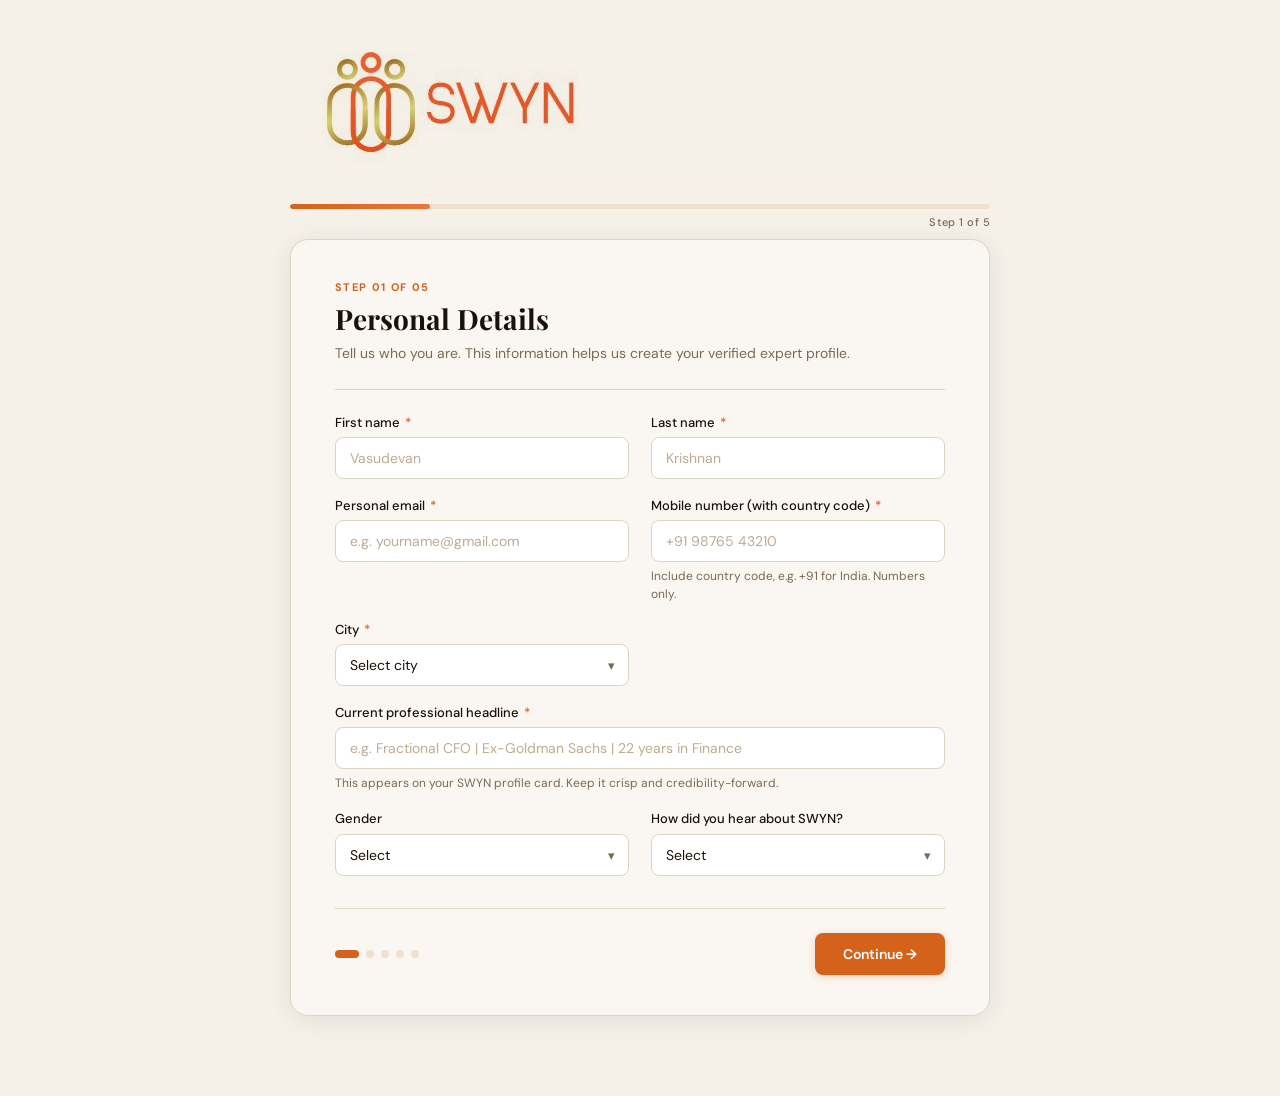
==== index.html @ fb5d745e "updates" ====
<!DOCTYPE html>
<html lang="en">
<head>
<meta charset="UTF-8"/>
<meta name="viewport" content="width=device-width, initial-scale=1.0"/>
<title>SWYN Expert Mentor Registration</title>
<link href="https://fonts.googleapis.com/css2?family=Playfair+Display:wght@400;600;700&family=DM+Sans:wght@300;400;500;600&display=swap" rel="stylesheet"/>
<style>
*,*::before,*::after{box-sizing:border-box;margin:0;padding:0}
:root{
  --bg:#f5f0e8;--card:#faf7f2;--orange:#d4621a;--orange-light:#e8793a;
  --orange-muted:#f0e0d0;--text:#1a1208;--muted:#7a6a54;--border:#ddd5c4;
  --input-bg:#ffffff;--radius:8px;--error:#c0392b;--success:#2e7d32;
  --shadow:0 4px 24px rgba(0,0,0,.08);
}
html{scroll-behavior:smooth}
body{background:var(--bg);font-family:'DM Sans',sans-serif;color:var(--text);min-height:100vh;padding:36px 16px 80px}
.wrapper{max-width:700px;margin:0 auto}

/* Logo */
.logo{display:flex;align-items:center;gap:10px;margin-bottom:28px}
.logo-name{font-family:'Playfair Display',serif;font-size:22px;font-weight:700;color:var(--text);letter-spacing:.04em}

/* Progress */
.progress-wrap{margin-bottom:10px}
.progress-bar{height:5px;background:var(--orange-muted);border-radius:3px;overflow:hidden}
.progress-fill{height:100%;background:linear-gradient(90deg,var(--orange),var(--orange-light));border-radius:3px;transition:width .5s cubic-bezier(.4,0,.2,1)}
.progress-label{font-size:11px;color:var(--muted);text-align:right;margin-top:6px;font-weight:500;letter-spacing:.04em}

/* Card */
.card{background:var(--card);border:1px solid var(--border);border-radius:18px;padding:40px 44px;box-shadow:var(--shadow);transition:box-shadow .3s}
.step-label{font-size:11px;font-weight:700;letter-spacing:.12em;text-transform:uppercase;color:var(--orange);margin-bottom:8px}
.card-title{font-family:'Playfair Display',serif;font-size:28px;font-weight:700;color:var(--text);margin-bottom:6px;line-height:1.2}
.card-subtitle{font-size:14px;color:var(--muted);margin-bottom:24px;line-height:1.65}
hr.divider{border:none;border-top:1px solid var(--border);margin-bottom:24px}

/* Section heads */
.section-head{font-size:10px;font-weight:700;letter-spacing:.14em;text-transform:uppercase;color:var(--muted);text-align:center;margin:28px 0 18px;display:flex;align-items:center;gap:12px}
.section-head::before,.section-head::after{content:'';flex:1;height:1px;background:var(--border)}

/* Form grid */
.form-grid{display:grid;grid-template-columns:1fr 1fr;gap:18px 22px}
.form-grid .full{grid-column:1/-1}

/* Fields */
.field{display:flex;flex-direction:column;gap:5px}
label{font-size:13px;font-weight:500;color:var(--text);line-height:1.4}
label .req{color:var(--orange);margin-left:2px}

/* Inputs */
input[type=text],input[type=email],input[type=tel],input[type=url],select,textarea{
  background:var(--input-bg);border:1.5px solid var(--border);border-radius:var(--radius);
  padding:11px 14px;font-family:'DM Sans',sans-serif;font-size:14px;color:var(--text);
  width:100%;transition:border-color .18s, box-shadow .18s;outline:none;
  -webkit-appearance:none;appearance:none;
}
input::placeholder,textarea::placeholder{color:#c0aa90}
input:focus,select:focus,textarea:focus{
  border-color:var(--orange);
  box-shadow:0 0 0 3px rgba(212,98,26,.12);
}
input.valid{border-color:#7cb87f}
textarea{resize:vertical;min-height:110px;line-height:1.6}

/* Select */
.select-wrap{position:relative}
.select-wrap::after{content:'▾';position:absolute;right:14px;top:50%;transform:translateY(-50%);color:var(--muted);font-size:13px;pointer-events:none}
.select-wrap select{padding-right:36px;cursor:pointer}

/* Hint & error */
.hint{font-size:12px;color:var(--muted);line-height:1.5}
.err-msg{color:var(--error);font-size:12px;display:flex;align-items:center;gap:4px;animation:errIn .18s ease}
.err-msg::before{content:'⚠';font-size:11px}
@keyframes errIn{from{opacity:0;transform:translateY(-4px)}to{opacity:1;transform:none}}

/* Other boxes */
.other-box{display:none;flex-direction:column;gap:6px}
.other-box.visible{display:flex!important}
.other-box input,.other-box input:focus{border-color:var(--orange);background:#fff8f4}
#expertiseOtherBox{flex-direction:column;gap:8px;margin-top:8px}
#expertiseOtherBox input{border-color:var(--orange);background:#fff8f4}

/* Pills */
.pill-grid{display:flex;flex-wrap:wrap;gap:8px}
.pill{
  display:inline-flex;align-items:center;gap:6px;padding:8px 15px;
  border:1.5px solid var(--border);border-radius:30px;background:var(--input-bg);
  font-size:13px;cursor:pointer;transition:all .15s;user-select:none;
}
.pill:hover{border-color:var(--orange);background:#fdf6f1;transform:translateY(-1px)}
.pill:active{transform:translateY(0)}
.pill input[type=radio],.pill input[type=checkbox]{accent-color:var(--orange);width:13px;height:13px;flex-shrink:0}
.pill.selected{border-color:var(--orange);background:var(--orange-muted);color:var(--orange);font-weight:600}

/* Upload */
.upload-box{border:2px dashed var(--border);border-radius:12px;padding:26px 20px;text-align:center;cursor:pointer;transition:all .2s;background:var(--input-bg)}
.upload-box:hover{border-color:var(--orange);background:#fdf6f1}
.upload-box .upload-icon{font-size:30px;margin-bottom:8px}
.upload-box p{font-size:14px;font-weight:500;color:var(--text);margin-bottom:4px}
.upload-box span{font-size:12px;color:var(--muted)}
.upload-box input[type=file]{display:none}
.upload-done{border-color:var(--orange);background:#fff8f4}

/* Rating */
.rating-group{display:flex;gap:6px}
.rating-btn{flex:1;padding:10px 4px;border:1.5px solid var(--border);border-radius:var(--radius);background:var(--input-bg);font-family:'DM Sans',sans-serif;font-size:14px;font-weight:600;color:var(--muted);cursor:pointer;text-align:center;transition:all .15s}
.rating-btn:hover{border-color:var(--orange);color:var(--orange);transform:translateY(-1px)}
.rating-btn.active{background:var(--orange);border-color:var(--orange);color:#fff;transform:translateY(-1px)}
.rating-label{display:flex;justify-content:space-between;font-size:11px;color:var(--muted);margin-top:4px}

/* Actions */
.actions{display:flex;justify-content:space-between;align-items:center;margin-top:32px;padding-top:24px;border-top:1px solid var(--border)}
.btn-back{background:transparent;border:1.5px solid var(--border);color:var(--muted);border-radius:var(--radius);padding:11px 22px;font-family:'DM Sans',sans-serif;font-size:14px;font-weight:500;cursor:pointer;transition:all .18s}
.btn-back:hover{border-color:var(--orange);color:var(--orange)}
.btn-next{background:var(--orange);color:#fff;border:none;border-radius:var(--radius);padding:12px 28px;font-family:'DM Sans',sans-serif;font-size:14px;font-weight:600;cursor:pointer;display:flex;align-items:center;gap:8px;transition:all .18s;box-shadow:0 2px 8px rgba(212,98,26,.25)}
.btn-next:hover{background:var(--orange-light);box-shadow:0 4px 14px rgba(212,98,26,.35);transform:translateY(-1px)}
.btn-next:active{transform:translateY(0);box-shadow:0 2px 6px rgba(212,98,26,.2)}
.btn-next:disabled{opacity:.55;cursor:not-allowed;transform:none;box-shadow:none}
.btn-next.loading{opacity:.75;cursor:not-allowed;pointer-events:none}

/* Step dots */
.step-dots{display:flex;gap:7px;align-items:center}
.dot{width:8px;height:8px;border-radius:50%;background:var(--orange-muted);transition:all .35s cubic-bezier(.4,0,.2,1)}
.dot.done{background:rgba(212,98,26,.4)}
.dot.active{background:var(--orange);width:24px;border-radius:4px}

/* Step transitions */
.step{display:none;animation:stepIn .3s ease}
.step.active{display:block}
@keyframes stepIn{from{opacity:0;transform:translateY(8px)}to{opacity:1;transform:none}}

/* Success */
.success{text-align:center;padding:56px 20px;animation:stepIn .4s ease}
.success-icon{width:76px;height:76px;background:linear-gradient(135deg,var(--orange-muted),#ffe0c8);border-radius:50%;margin:0 auto 22px;display:flex;align-items:center;justify-content:center;font-size:34px;box-shadow:0 4px 20px rgba(212,98,26,.2)}
.success h2{font-family:'Playfair Display',serif;font-size:26px;margin-bottom:10px;color:var(--text)}
.success p{color:var(--muted);font-size:15px;line-height:1.65}

/* Terms */
.terms-box{background:var(--input-bg);border:1.5px solid var(--border);border-radius:12px;padding:16px 20px;display:flex;align-items:flex-start;gap:12px;cursor:pointer;transition:border-color .18s}
.terms-box:hover{border-color:var(--orange)}
.terms-box input[type=checkbox]{accent-color:var(--orange);width:16px;height:16px;flex-shrink:0;margin-top:3px;cursor:pointer}
.terms-box p{font-size:13px;color:var(--muted);line-height:1.6}

/* Add button micro-style */
.add-btn{padding:10px 18px;background:var(--orange);color:#fff;border:none;border-radius:var(--radius);cursor:pointer;font-family:'DM Sans',sans-serif;font-size:13px;font-weight:600;white-space:nowrap;transition:all .15s;box-shadow:0 1px 4px rgba(212,98,26,.2)}
.add-btn:hover{background:var(--orange-light);transform:translateY(-1px)}
.add-btn:active{transform:translateY(0)}

/* Char counter */
.char-count{font-size:11px;color:var(--muted);text-align:right;transition:color .2s}
.char-count.warn{color:#e67e22}
.char-count.over{color:var(--error)}

@media(max-width:580px){
  body{padding:20px 12px 60px}
  .card{padding:24px 18px;border-radius:14px}
  .form-grid{grid-template-columns:1fr}
  .form-grid .full{grid-column:1}
  .rating-btn{padding:8px 2px;font-size:12px}
  .card-title{font-size:24px}
  .btn-next,.btn-back{padding:11px 18px;font-size:13px}
}
</style>
<script>
// Defined early so inline onchange/onkeydown attributes can call these before body scripts load
function allowPhoneKeys(e) {
  // Allow: backspace, delete, tab, escape, enter, arrows, home, end
  if ([8,9,13,27,46,35,36,37,38,39,40].indexOf(e.keyCode) !== -1) return true;
  // Allow: + only at start (position 0)
  if (e.key === '+') {
    var inp = e.target;
    if (inp.selectionStart === 0 && inp.value.indexOf('+') === -1) return true;
    e.preventDefault(); return false;
  }
  // Allow: spaces and hyphens for formatting
  if (e.key === ' ' || e.key === '-') return true;
  // Allow: numbers 0-9
  if ((e.keyCode >= 48 && e.keyCode <= 57) || (e.keyCode >= 96 && e.keyCode <= 105)) return true;
  // Block everything else
  e.preventDefault(); return false;
}

function validatePhone(inp) {
  // Remove everything except +, digits, spaces, hyphens
  var val = inp.value.replace(/[^\d\+\s\-]/g, '');
  inp.value = val;
  // Count digits only
  var digits = val.replace(/\D/g,'');
  var wrap = inp.closest('.field');
  var err = wrap && wrap.querySelector('.phone-err');
  if (digits.length > 0 && (digits.length < 7 || digits.length > 15)) {
    inp.style.borderColor = '#e03030';
    if (!err) {
      var e = document.createElement('span');
      e.className = 'err-msg phone-err';
      e.textContent = 'Enter a valid phone number (7–15 digits with country code).';
      wrap.appendChild(e);
    }
  } else {
    inp.style.borderColor = digits.length >= 7 ? 'var(--orange)' : '';
    if (err) err.remove();
  }
}
function showOther(select, boxId, triggerVal) {
  var box = document.getElementById(boxId);
  if (!box) return;
  if (select.value === triggerVal) {
    box.style.display = 'flex';
    box.style.flexDirection = 'column';
  } else {
    box.style.display = 'none';
    var inp = box.querySelector('input');
    if (inp) inp.value = '';
  }
}
function fileSelected(input, labelId) {
  var label = document.getElementById(labelId);
  var box = input.closest('.upload-box');
  var field = box ? box.closest('.field') : null;
  if (input.files && input.files.length > 0) {
    var name = input.files.length > 1 ? input.files.length + ' files selected' : input.files[0].name;
    label.textContent = '✓ ' + name;
    if (box) { box.classList.add('upload-done'); box.style.borderStyle = 'solid'; box.style.borderColor = ''; box.style.background = ''; }
    if (field) { var e = field.querySelector('.err-msg'); if(e) e.remove(); }
  }
}
var selectedExpertise = [];
function addExpertise(select) {
  var val = select.value;
  if (!val) return;
  if (val === 'Other') {
    document.getElementById('expertiseSelectWrap').style.display = 'none';
    document.getElementById('expertiseOtherBox').style.display = 'block';
    document.getElementById('expertiseOther').focus();
    select.value = '';
    return;
  }
  if (selectedExpertise.indexOf(val) === -1) {
    selectedExpertise.push(val);
    renderTags();
    updateExpertiseHidden();
  }
  select.value = '';
}
function addExpertiseOther() {
  var val = document.getElementById('expertiseOther').value.trim();
  if (!val) return;
  if (selectedExpertise.indexOf(val) === -1) {
    selectedExpertise.push(val);
    renderTags();
    updateExpertiseHidden();
  }
  document.getElementById('expertiseOther').value = '';
  document.getElementById('expertiseOtherBox').style.display = 'none';
  document.getElementById('expertiseSelectWrap').style.display = 'block';
}
function removeExpertise(val) {
  selectedExpertise = selectedExpertise.filter(function(v){return v!==val;}); renderTags(); updateExpertiseHidden();
}
function renderTags() {
  var c = document.getElementById('expertiseTags'); c.innerHTML = '';
  selectedExpertise.forEach(function(val) {
    var tag = document.createElement('span');
    tag.style.cssText = 'display:inline-flex;align-items:center;gap:6px;background:var(--orange-muted);border:1.5px solid var(--orange);color:var(--orange);border-radius:20px;padding:4px 12px;font-size:13px;font-weight:500;';
    tag.innerHTML = val + ' <button type="button" onclick="removeExpertise(\'' + val.replace(/\\/g,'\\\\').replace(/'/g,"\\'") + '\')" style="background:none;border:none;cursor:pointer;color:var(--orange);font-size:15px;line-height:1;padding:0;">&#10005;</button>';
    c.appendChild(tag);
  });
  var wrap = c.closest('.field'); var e = wrap && wrap.querySelector('.err-msg'); if (e) e.remove();
}
function updateExpertiseHidden() { document.getElementById('areasOfExpertiseHidden').value = selectedExpertise.join(', '); }
var notableCompanies = [];
function addNotableCompany() {
  var inp = document.getElementById('notableCompanyInput');
  var val = inp.value.trim(); if (!val) return;
  if (notableCompanies.indexOf(val) === -1) { notableCompanies.push(val); renderCompanyTags(); updateCompaniesHidden(); }
  inp.value = '';
}
function removeNotableCompany(val) {
  notableCompanies = notableCompanies.filter(function(v){return v!==val;}); renderCompanyTags(); updateCompaniesHidden();
}
function renderCompanyTags() {
  var c = document.getElementById('notableCompanyTags'); c.innerHTML = '';
  notableCompanies.forEach(function(val) {
    var tag = document.createElement('span');
    tag.style.cssText = 'display:inline-flex;align-items:center;gap:6px;background:var(--orange-muted);border:1.5px solid var(--orange);color:var(--orange);border-radius:20px;padding:4px 12px;font-size:13px;font-weight:500;';
    tag.innerHTML = val + ' <button type="button" onclick="removeNotableCompany(\'' + val.replace(/\\/g,'\\\\').replace(/'/g,"\\'") + '\')" style="background:none;border:none;cursor:pointer;color:var(--orange);font-size:15px;line-height:1;padding:0;">&#10005;</button>';
    c.appendChild(tag);
  });
}
function updateCompaniesHidden() { document.getElementById('notableCompaniesHidden').value = notableCompanies.join(', '); }
var pastClients = [];
function addPastClient() {
  var inp = document.getElementById('pastClientInput');
  var val = inp.value.trim(); if (!val) return;
  if (pastClients.indexOf(val) === -1) { pastClients.push(val); renderPastClientTags(); updatePastClientsHidden(); }
  inp.value = '';
}
function removePastClient(val) {
  pastClients = pastClients.filter(function(v){return v!==val;}); renderPastClientTags(); updatePastClientsHidden();
}
function renderPastClientTags() {
  var c = document.getElementById('pastClientTags'); c.innerHTML = '';
  pastClients.forEach(function(val) {
    var tag = document.createElement('span');
    tag.style.cssText = 'display:inline-flex;align-items:center;gap:6px;background:var(--orange-muted);border:1.5px solid var(--orange);color:var(--orange);border-radius:20px;padding:4px 12px;font-size:13px;font-weight:500;';
    tag.innerHTML = val + ' <button type="button" onclick="removePastClient(\'' + val.replace(/\\/g,'\\\\').replace(/'/g,"\\'") + '\')" style="background:none;border:none;cursor:pointer;color:var(--orange);font-size:15px;line-height:1;padding:0;">&#10005;</button>';
    c.appendChild(tag);
  });
}
function updatePastClientsHidden() { document.getElementById('pastClientsHidden').value = pastClients.join(', '); }
function selectRating(fieldId, groupId, val) {
  document.getElementById(fieldId).value = val;
  var btns = document.getElementById(groupId).querySelectorAll('.rating-btn');
  btns.forEach(function(b){b.classList.remove('active');}); btns[val-1].classList.add('active');
  var wrap = document.getElementById(groupId).closest('.field');
  var e = wrap && wrap.querySelector('.err-msg'); if (e) e.remove();
  document.getElementById(groupId).style.outline = '';
}
</script>
</head>
<body>
<div class="wrapper">
  <div class="logo">
    <img style="mix-blend-mode:multiply;background:transparent;" src="[data-uri]" alt="SWYN" style="height:48px;width:auto;"/>
  </div>
  <div class="progress-wrap">
    <div class="progress-bar"><div class="progress-fill" id="progressFill" style="width:20%"></div></div>
    <div class="progress-label" id="progressLabel">Step 1 of 5</div>
  </div>
  <div class="card">

    <!-- ═══ STEP 1: Personal Details ═══ -->
    <div class="step active" id="step1">
      <div class="step-label">Step 01 of 05</div>
      <h1 class="card-title">Personal Details</h1>
      <p class="card-subtitle">Tell us who you are. This information helps us create your verified expert profile.</p>
      <hr class="divider"/>
      <div class="form-grid">
        <div class="field">
          <label>First name <span class="req">*</span></label>
          <input type="text" id="firstName" placeholder="Vasudevan"/>
        </div>
        <div class="field">
          <label>Last name <span class="req">*</span></label>
          <input type="text" id="lastName" placeholder="Krishnan"/>
        </div>
        <div class="field">
          <label>Personal email <span class="req">*</span></label>
          <input type="email" id="primaryEmail" placeholder="e.g. yourname@gmail.com"/>
        </div>
        <div class="field">
          <label>Mobile number (with country code) <span class="req">*</span></label>
          <input type="tel" id="phoneNumber" placeholder="+91 98765 43210" maxlength="17" onkeydown="return allowPhoneKeys(event)" oninput="validatePhone(this)"/>
          <span class="hint">Include country code, e.g. +91 for India. Numbers only.</span>
        </div>
        <div class="field">
          <label>City <span class="req">*</span></label>
          <div class="select-wrap">
            <select id="city" onchange="showOther(this,'cityOtherBox','Other')">
              <option value="">Select city</option>
              <option>Mumbai</option><option>Delhi</option><option>Bengaluru</option>
              <option>Chennai</option><option>Hyderabad</option><option>Pune</option>
              <option>Kolkata</option><option>Ahmedabad</option><option>Other</option>
            </select>
          </div>
        </div>
        <div class="other-box field full" id="cityOtherBox">
          <label>Please specify your city <span class="req">*</span></label>
          <input type="text" id="cityOther" placeholder="e.g. Coimbatore, Surat, Jaipur…"/>
        </div>
        <div class="field full">
          <label>Current professional headline <span class="req">*</span></label>
          <input type="text" id="headline" placeholder="e.g. Fractional CFO | Ex-Goldman Sachs | 22 years in Finance"/>
          <span class="hint">This appears on your SWYN profile card. Keep it crisp and credibility-forward.</span>
        </div>
        <div class="field">
          <label>Gender</label>
          <div class="select-wrap">
            <select id="gender">
              <option value="">Select</option>
              <option>Male</option><option>Female</option><option>Other</option>
            </select>
          </div>
        </div>
        <div class="field">
          <label>How did you hear about SWYN?</label>
          <div class="select-wrap">
            <select id="heardAbout" onchange="showOther(this,'heardAboutOtherBox','Other')">
              <option value="">Select</option>
              <option>LinkedIn</option><option>Referral from a friend</option>
              <option>Google Search</option><option>Event / Conference</option>
              <option>Newsletter</option><option>SWYN Team</option><option>Other</option>
            </select>
          </div>
        </div>
        <div class="other-box field full" id="heardAboutOtherBox">
          <label>Please specify</label>
          <input type="text" id="heardAboutOther" placeholder="e.g. Twitter, Friend's recommendation…"/>
        </div>
      </div>
      <div class="actions">
        <div class="step-dots">
          <div class="dot active"></div><div class="dot"></div><div class="dot"></div><div class="dot"></div><div class="dot"></div>
        </div>
        <button type="button" class="btn-next" id="next1">Continue &#8594;</button>
      </div>
    </div>

    <!-- ═══ STEP 2: Professional Background ═══ -->
    <div class="step" id="step2">
      <div class="step-label">Step 02 of 05</div>
      <h1 class="card-title">Professional Background</h1>
      <p class="card-subtitle">Help us understand your experience so we can match you with the right opportunities.</p>
      <hr class="divider"/>
      <div class="form-grid">
        <div class="field">
          <label>Current Job Title / Role <span class="req">*</span></label>
          <input type="text" id="jobTitle" placeholder="e.g. CFO, Strategy Consultant"/>
        </div>
        <div class="field">
          <label>Current Company / Organization</label>
          <input type="text" id="currentCompany" placeholder="Company name"/>
        </div>
        <div class="field">
          <label>Total Years of Professional Experience <span class="req">*</span></label>
          <div class="select-wrap">
            <select id="yearsExperience">
              <option value="">Select</option>
              <option>5–10 years</option><option>10–15 years</option>
              <option>15–20 years</option><option>20–25 years</option><option>25+ years</option>
            </select>
          </div>
        </div>
        <div class="field">
          <label>Primary Industry of Expertise <span class="req">*</span></label>
          <div class="select-wrap">
            <select id="primaryIndustry" onchange="showOther(this,'industryOtherBox','Other')">
              <option value="">Select industry</option>
              <option>Finance &amp; Banking</option><option>Technology / SaaS</option>
              <option>Healthcare</option><option>Manufacturing</option>
              <option>FMCG / Retail</option><option>Consulting</option>
              <option>Education</option><option>Legal</option>
              <option>Real Estate</option><option>Other</option>
            </select>
          </div>
        </div>
        <div class="other-box field full" id="industryOtherBox">
          <label>If 'Other' Industry, please specify <span class="req">*</span></label>
          <input type="text" id="industryOther" placeholder="e.g. Agriculture, Media, Logistics…"/>
        </div>
        <div class="field full">
          <label>Please provide a brief biography / professional summary <span class="req">*</span></label>
          <textarea id="biography" placeholder="Share your career journey, key achievements, and what makes you a great mentor (100–250 words)…" oninput="updateCharCount(this,'biographyCount',100,250)"></textarea>
          <div style="display:flex;justify-content:space-between;align-items:center">
            <span class="hint">100–250 words recommended.</span>
            <span class="char-count" id="biographyCount">0 words</span>
          </div>
        </div>

        <!-- EXPERTISE section -->
        <div class="full" style="margin-top:8px;">
          <div class="section-head">Expertise</div>
        </div>

        <div class="field full">
          <label>Key sectors / industries <span class="req">*</span></label>
          <div class="pill-grid" id="sectorGrid">
            <label class="pill"><input type="checkbox" value="BFSI"/> BFSI</label>
            <label class="pill"><input type="checkbox" value="Technology / SaaS"/> Technology / SaaS</label>
            <label class="pill"><input type="checkbox" value="Manufacturing"/> Manufacturing</label>
            <label class="pill"><input type="checkbox" value="Retail / D2C"/> Retail / D2C</label>
            <label class="pill"><input type="checkbox" value="Healthcare"/> Healthcare</label>
            <label class="pill"><input type="checkbox" value="EdTech"/> EdTech</label>
            <label class="pill"><input type="checkbox" value="Fintech"/> Fintech</label>
            <label class="pill"><input type="checkbox" value="Real Estate"/> Real Estate</label>
            <label class="pill"><input type="checkbox" value="FMCG"/> FMCG</label>
            <label class="pill"><input type="checkbox" value="GCC / Captives"/> GCC / Captives</label>
            <label class="pill"><input type="checkbox" value="Startups"/> Startups</label>
            <label class="pill"><input type="checkbox" value="PSU / Government"/> PSU / Government</label>
          </div>
        </div>

        <div class="field full">
          <label>Type of companies you have worked with</label>
          <div class="pill-grid" id="companyTypeGrid">
            <label class="pill"><input type="checkbox" value="Listed corporates"/> Listed corporates</label>
            <label class="pill"><input type="checkbox" value="Private equity backed"/> Private equity backed</label>
            <label class="pill"><input type="checkbox" value="VC funded startups"/> VC funded startups</label>
            <label class="pill"><input type="checkbox" value="Family businesses"/> Family businesses</label>
            <label class="pill"><input type="checkbox" value="MSMEs / SMEs"/> MSMEs / SMEs</label>
            <label class="pill"><input type="checkbox" value="MNCs / GCCs"/> MNCs / GCCs</label>
            <label class="pill"><input type="checkbox" value="NGO / Social sector"/> NGO / Social sector</label>
          </div>
        </div>

        <!-- NOTABLE COMPANIES section -->
        <div class="full" style="margin-top:8px;">
          <div class="section-head">Notable Companies</div>
        </div>

        <div class="field full">
          <label>Notable companies / organisations you have worked for</label>
          <span class="hint" style="margin-bottom:8px;display:block;">Type a company name and press <strong>Add</strong> or hit Enter. These will be highlighted on your SWYN profile.</span>
          <div style="display:flex;gap:10px;align-items:flex-start;">
            <input type="text" id="notableCompanyInput" placeholder="e.g. Goldman Sachs, Infosys, McKinsey…" style="flex:1;" onkeydown="if(event.key==='Enter'||event.key==='Go'||event.keyCode===13){event.preventDefault();event.stopPropagation();addNotableCompany();}"/>
            <button type="button" onclick="addNotableCompany()" class="add-btn">+ Add</button>
          </div>
          <div id="notableCompanyTags" style="display:flex;flex-wrap:wrap;gap:8px;margin-top:10px;"></div>
          <input type="hidden" id="notableCompaniesHidden"/>
        </div>

        <!-- TYPES OF ENGAGEMENT section -->
        <div class="full" style="margin-top:8px;">
          <div class="section-head">Engagements</div>
        </div>

        <div class="field full">
          <label>Types of engagements you're open to <span class="req">*</span></label>
          <div class="pill-grid" id="engagementTypeGrid">
            <label class="pill"><input type="checkbox" value="Fractional role"/> Fractional role</label>
            <label class="pill"><input type="checkbox" value="Advisory / Mentoring"/> Advisory / Mentoring</label>
            <label class="pill"><input type="checkbox" value="Project consulting"/> Project consulting</label>
            <label class="pill"><input type="checkbox" value="Board seat"/> Board seat</label>
            <label class="pill"><input type="checkbox" value="Workshops / Training"/> Workshops / Training</label>
            <label class="pill"><input type="checkbox" value="Retaining"/> Retaining</label>
          </div>
          <input type="hidden" id="engagementTypes"/>
        </div>

        <!-- PAST CLIENTS section -->
        <div class="full" style="margin-top:8px;">
          <div class="section-head">Past Clients &amp; Advisory Work</div>
        </div>

        <div class="field full">
          <label>Past clients or companies you've advised (as a consultant / advisor)</label>
          <span class="hint" style="margin-bottom:8px;display:block;">Type a company or client name and press <strong>Add</strong> or hit Enter. You may anonymise if needed (e.g. "Series B Fintech, Mumbai").</span>
          <div style="display:flex;gap:10px;align-items:flex-start;">
            <input type="text" id="pastClientInput" placeholder="e.g. Razorpay, Nykaa, Mid-size FMCG brand…" style="flex:1;" onkeydown="if(event.key==='Enter'||event.key==='Go'||event.keyCode===13){event.preventDefault();event.stopPropagation();addPastClient();}"/>
            <button type="button" onclick="addPastClient()" class="add-btn">+ Add</button>
          </div>
          <div id="pastClientTags" style="display:flex;flex-wrap:wrap;gap:8px;margin-top:10px;"></div>
          <input type="hidden" id="pastClientsHidden"/>
        </div>

        <div class="field full">
          <label>Specific Areas of Expertise for Mentorship <span class="req">*</span></label>
          <div id="expertiseSelectWrap" class="select-wrap">
            <select id="areasOfExpertise" onchange="addExpertise(this)">
              <option value="">Select an area…</option>
              <option>Fundraising &amp; Investor Relations</option>
              <option>Go-to-Market Strategy</option>
              <option>Financial Modelling &amp; CFO Advisory</option>
              <option>Sales &amp; Revenue Growth</option>
              <option>Marketing &amp; Branding</option>
              <option>Product Development &amp; Tech</option>
              <option>HR &amp; Team Building</option>
              <option>Legal &amp; Compliance</option>
              <option>Operations &amp; Supply Chain</option>
              <option>Leadership &amp; Executive Coaching</option>
              <option>Strategic Partnerships</option>
              <option>International Expansion</option>
              <option>Digital Transformation</option>
              <option>Customer Success &amp; Retention</option>
              <option>ESG &amp; Sustainability</option>
              <option>Other</option>
            </select>
          </div>
          <div id="expertiseTags" style="display:flex;flex-wrap:wrap;gap:8px;margin-top:8px;"></div>
          <div id="expertiseOtherBox" style="display:none;position:relative;">
            <input type="text" id="expertiseOther" placeholder="Type your expertise area…" style="width:100%;padding-right:70px;" onkeydown="if(event.key==='Enter'||event.key==='Go'||event.keyCode===13){event.preventDefault();event.stopPropagation();addExpertiseOther();}"  />
            <button type="button" onclick="addExpertiseOther()" style="position:absolute;right:4px;top:50%;transform:translateY(-50%);padding:6px 14px;background:var(--orange);color:#fff;border:none;border-radius:6px;cursor:pointer;font-size:13px;font-family:'DM Sans',sans-serif;">Add</button>
          </div>
          <input type="hidden" id="areasOfExpertiseHidden"/>
          <span class="hint">Select multiple. Click ✕ on a tag to remove.</span>
        </div>
      </div>
      <div class="actions">
        <button type="button" class="btn-back" id="back2">&#8592; Back</button>
        <button type="button" class="btn-next" id="next2">Continue &#8594;</button>
      </div>
    </div>

    <!-- ═══ STEP 3: Availability & Engagement ═══ -->
    <div class="step" id="step3">
      <div class="step-label">Step 03 of 05</div>
      <h1 class="card-title">Availability &amp; Engagement</h1>
      <p class="card-subtitle">Let us know how and when you prefer to work with founders.</p>
      <hr class="divider"/>
      <div class="form-grid">

        <div class="full"><div class="section-head" style="margin-top:0;margin-bottom:4px;">Rate Card</div></div>

        <div class="field">
          <label>International clients — rate (USD) <span class="req">*</span></label>
          <div class="select-wrap">
            <select id="hourlyRate" onchange="showOther(this,'rateNegotiableBox','Negotiable')">
              <option value="">Select</option>
              <option>$50–$100/hr</option><option>$100–$200/hr</option>
              <option>$200–$300/hr</option><option>$300–$500/hr</option>
              <option>$500+/hr</option><option>Negotiable</option>
              <option>Pro bono / Equity only</option>
            </select>
          </div>
        </div>
        <div class="other-box field" id="rateNegotiableBox">
          <label>If 'Negotiable' (USD), please specify</label>
          <input type="text" id="rateNegotiable" placeholder="e.g. Depends on stage, equity arrangements…"/>
        </div>

        <div class="field">
          <label>Indian clients — rate (INR) <span class="req">*</span></label>
          <div class="select-wrap">
            <select id="hourlyRateINR" onchange="showOther(this,'rateNegotiableINRBox','Negotiable')">
              <option value="">Select</option>
              <option>₹500–₹2,000/hr</option><option>₹2,000–₹5,000/hr</option><option>₹5,000–₹10,000/hr</option>
              <option>₹10,000–₹20,000/hr</option><option>₹20,000–₹40,000/hr</option>
              <option>₹40,000+/hr</option><option>Negotiable</option>
              <option>Pro bono / Equity only</option>
            </select>
          </div>
        </div>
        <div class="other-box field" id="rateNegotiableINRBox">
          <label>If 'Negotiable' (INR), please specify</label>
          <input type="text" id="rateNegotiableINR" placeholder="e.g. Depends on stage, equity arrangements…"/>
        </div>

        <div class="field">
          <label>Hours per month for mentoring startup founders <span class="req">*</span></label>
          <div class="select-wrap">
            <select id="hoursPerMonth">
              <option value="">Select</option>
              <option>1–5 hours/month</option><option>5–10 hours/month</option>
              <option>10–20 hours/month</option><option>20+ hours/month</option>
            </select>
          </div>
        </div>

        <div class="field">
          <label>Number of simultaneous engagements you can handle</label>
          <div class="pill-grid" id="simultaneousGrid">
            <label class="pill selected"><input type="radio" name="simultaneous" value="1" checked/> 1</label>
            <label class="pill"><input type="radio" name="simultaneous" value="2"/> 2</label>
            <label class="pill"><input type="radio" name="simultaneous" value="3"/> 3</label>
            <label class="pill"><input type="radio" name="simultaneous" value="4+"/> 4+</label>
          </div>
          <input type="hidden" id="simultaneousEngagements" value="1"/>
        </div>

        <div class="field">
          <label>Work mode preference</label>
          <div class="pill-grid" id="workModeGrid">
            <label class="pill"><input type="checkbox" value="Remote only"/> Remote only</label>
            <label class="pill"><input type="checkbox" value="Hybrid"/> Hybrid</label>
            <label class="pill"><input type="checkbox" value="On-site if needed"/> On-site if needed</label>
          </div>
          <input type="hidden" id="workMode"/>
        </div>

        <div class="field">
          <label>Willing to travel?</label>
          <div class="pill-grid" id="travelGrid">
            <label class="pill"><input type="checkbox" value="No"/> No</label>
            <label class="pill"><input type="checkbox" value="Within city"/> Within city</label>
            <label class="pill"><input type="checkbox" value="Pan-India"/> Pan-India</label>
            <label class="pill"><input type="checkbox" value="International"/> International</label>
          </div>
          <input type="hidden" id="willingToTravel"/>
        </div>

        <div class="field full">
          <label>Client types you are most comfortable with</label>
          <div class="pill-grid" id="clientTypeGrid">
            <label class="pill"><input type="checkbox" value="Funded startups"/> Funded startups</label>
            <label class="pill"><input type="checkbox" value="GCCs"/> GCCs</label>
            <label class="pill"><input type="checkbox" value="MSMEs"/> MSMEs</label>
            <label class="pill"><input type="checkbox" value="Family offices"/> Family offices</label>
            <label class="pill"><input type="checkbox" value="Large corporates"/> Large corporates</label>
            <label class="pill"><input type="checkbox" value="PE / VC backed"/> PE / VC backed</label>
            <label class="pill"><input type="checkbox" value="No preference"/> No preference</label>
          </div>
        </div>

        <div class="field full">
          <label>What kind of mandates excite you most?</label>
          <div class="pill-grid" id="mandateGrid">
            <label class="pill"><input type="checkbox" value="Pre-IPO / fundraise readiness"/> Pre-IPO / fundraise readiness</label>
            <label class="pill"><input type="checkbox" value="Turnaround / restructuring"/> Turnaround / restructuring</label>
            <label class="pill"><input type="checkbox" value="Building the finance / marketing function from scratch"/> Building the finance / marketing function from scratch</label>
            <label class="pill"><input type="checkbox" value="GTM strategy"/> GTM strategy</label>
            <label class="pill"><input type="checkbox" value="Interim leadership cover"/> Interim leadership cover</label>
            <label class="pill"><input type="checkbox" value="Board / advisory seat"/> Board / advisory seat</label>
            <label class="pill"><input type="checkbox" value="M&A / integration"/> M&amp;A / integration</label>
            <label class="pill"><input type="checkbox" value="Process & systems overhaul"/> Process &amp; systems overhaul</label>
          </div>
        </div>

        <div class="field">
          <label>Do you require an NDA or formal agreement? <span class="req">*</span></label>
          <div class="select-wrap">
            <select id="requireNDA">
              <option value="">Select</option>
              <option>Yes, always</option>
              <option>Depends on the engagement</option>
              <option>No, not necessary</option>
            </select>
          </div>
        </div>

        <div class="field">
          <label>Experience level in mentoring early-stage startups <span class="req">*</span></label>
          <div class="select-wrap">
            <select id="mentoringExperience">
              <option value="">Select</option>
              <option>No experience yet</option><option>1–2 startups</option>
              <option>3–5 startups</option><option>5–10 startups</option><option>10+ startups</option>
            </select>
          </div>
        </div>

        <div class="field">
          <label>Previously served as a formal mentor / advisor / board member? <span class="req">*</span></label>
          <div class="select-wrap">
            <select id="formalMentor">
              <option value="">Select</option>
              <option>Yes</option><option>No</option>
            </select>
          </div>
        </div>

        <div class="field full">
          <label>Equipped to mentor stage of startup development <span class="req">*</span></label>
          <div class="pill-grid" id="startupStageGrid">
            <label class="pill"><input type="checkbox" value="Idea / Pre-product"/> Idea / Pre-product</label>
            <label class="pill"><input type="checkbox" value="MVP / Early traction"/> MVP / Early traction</label>
            <label class="pill"><input type="checkbox" value="Product-market fit"/> Product-market fit</label>
            <label class="pill"><input type="checkbox" value="Growth / Scaling"/> Growth / Scaling</label>
            <label class="pill"><input type="checkbox" value="Series A and beyond"/> Series A and beyond</label>
            <label class="pill"><input type="checkbox" value="Any stage"/> Any stage</label>
          </div>
        </div>

      </div>
      <div class="actions">
        <button type="button" class="btn-back" id="back3">&#8592; Back</button>
        <button type="button" class="btn-next" id="next3">Continue &#8594;</button>
      </div>
    </div>

    <!-- ═══ STEP 4: Online Presence & Files ═══ -->
    <div class="step" id="step4">
      <div class="step-label">Step 04 of 05</div>
      <h1 class="card-title">Online Presence</h1>
      <p class="card-subtitle">Share your professional links and upload your documents.</p>
      <hr class="divider"/>
      <div class="form-grid">

        <div class="field full">
          <label>Upload your CV / Resume <span class="req">*</span></label>
          <div class="upload-box" id="cvUploadBox" onclick="driveUpload('cv')" style="cursor:pointer;">
            <div class="upload-icon">📄</div>
            <p id="cvLabel">Click to upload via Google Drive</p>
            <span>PDF or Word — sign in with Google to upload</span>
          </div>
          <input type="hidden" id="cvDriveUrl"/>
        </div>

        <div class="field full">
          <label>Upload a professional photo <span style="color:var(--muted);font-weight:400;">(optional but recommended)</span></label>
          <div class="upload-box" id="photoUploadBox" onclick="driveUpload('photo')" style="cursor:pointer;">
            <div class="upload-icon">🖼️</div>
            <p id="photoLabel">Click to upload via Google Drive</p>
            <span>JPG or PNG — sign in with Google to upload</span>
          </div>
          <input type="hidden" id="photoDriveUrl"/>
        </div>

        <div class="full"><div class="section-head">Online Presence</div></div>

        <div class="field full">
          <label>LinkedIn profile URL <span class="req">*</span></label>
          <input type="url" id="linkedinProfile" placeholder="https://linkedin.com/in/yourname"/>
        </div>

        <div class="field">
          <label>Personal website / portfolio</label>
          <input type="url" id="websiteUrl" placeholder="https://yourwebsite.com"/>
        </div>

        <div class="field">
          <label>Any published articles or media mentions</label>
          <input type="url" id="articleUrl" placeholder="https://economictimes.com/…"/>
        </div>

        <div class="field full">
          <label>Upload work samples <span style="color:var(--muted);font-weight:400;">(optional)</span></label>
          <div class="upload-box" id="workSamplesUploadBox" onclick="driveUpload('worksamples')" style="cursor:pointer;">
            <div class="upload-icon">📁</div>
            <p id="workSamplesLabel">Click to upload via Google Drive</p>
            <span>Anonymised deliverables, models, frameworks — sign in with Google to upload</span>
          </div>
          <input type="hidden" id="workSamplesDriveUrl"/>
        </div>

      </div>
      <div class="actions">
        <button type="button" class="btn-back" id="back4">&#8592; Back</button>
        <button type="button" class="btn-next" id="next4">Continue &#8594;</button>
      </div>
    </div>

    <!-- ═══ STEP 5: Final ═══ -->
    <div class="step" id="step5">
      <div class="step-label">Step 05 of 05</div>
      <h1 class="card-title">Final Details</h1>
      <p class="card-subtitle">Almost done! Tell us about your top achievements before we review your profile.</p>
      <hr class="divider"/>
      <div class="form-grid">

        <div class="field full">
          <label>Top Achievements <span class="req">*</span></label>
          <textarea id="topAchievements" style="min-height:140px;" placeholder="e.g. Led a ₹500Cr debt restructuring at XYZ Bank reducing NPAs by 40%, Scaled a SaaS startup from $0 to $5M ARR in 18 months, Built and exited a fintech company acquired by HDFC…" oninput="updateCharCount(this,'achieveCount',0,0)"></textarea>
          <div style="display:flex;justify-content:space-between;align-items:center">
            <span class="hint">Share your 2–3 most impactful achievements with numbers and outcomes.</span>
            <span class="char-count" id="achieveCount">0 words</span>
          </div>
        </div>

        <div class="field full">
          <label>Anything else you'd like SWYN to know?</label>
          <textarea id="additionalInfo" placeholder="Non-compete clauses, geographic restrictions, causes you care about, sectors you won't work in, etc."></textarea>
        </div>

      </div>

      <!-- Website listing consent -->
      <div style="margin-top:28px;">
        <div class="section-head" style="margin-top:0;margin-bottom:20px;">Profile Listing</div>
        <div class="field full">
          <label>May we feature your profile on the <a href="https://swyn.in" target="_blank" style="color:var(--orange);text-decoration:none;">swyn.in</a> website? <span class="req">*</span></label>
          <span class="hint" style="margin-bottom:10px;display:block;">Your profile will be visible to startup founders and companies looking for expert mentors on our platform.</span>
          <div class="pill-grid" id="websiteListingGrid">
            <label class="pill"><input type="radio" name="websiteListing" value="Yes, list my full profile"/> Yes, list my full profile</label>
            <label class="pill"><input type="radio" name="websiteListing" value="Yes, but only my name and headline"/> Yes, name &amp; headline only</label>
            <label class="pill"><input type="radio" name="websiteListing" value="No, keep my profile private"/> No, keep it private</label>
          </div>
          <input type="hidden" id="websiteListingConsent"/>
        </div>
      </div>

      <!-- Terms -->
      <div style="margin-top:28px;">
        <label class="terms-box">
          <input type="checkbox" id="termsCheck"/>
          <p>I confirm that the information I have provided is accurate. I consent to SWYN (Merqury Connections Pvt. Ltd.) storing and processing my data for the purpose of expert matching and engagement facilitation, in accordance with DPDPA 2023. I understand that my profile will not be shared with any third party without my explicit approval.</p>
        </label>
      </div>

      <div class="actions">
        <button type="button" class="btn-back" id="back5">&#8592; Back</button>
        <button type="button" class="btn-next" id="btnSubmit" style="padding:12px 36px;">Submit Application &#8594;</button>
      </div>
    </div>

    <!-- SUCCESS -->
    <div class="step" id="stepSuccess">
      <div class="success">
        <div class="success-icon">&#10003;</div>
        <h2>Application Submitted!</h2>
        <p>Thank you for applying to join SWYN's expert mentor network.<br/>Our team will review your profile and get in touch within <strong>3–5 business days</strong>.</p>
        <p style="margin-top:20px;font-size:13px;color:var(--muted);">Questions? Write to us at <a href="/cdn-cgi/l/email-protection#0d64636b624d7e7a7463236463" style="color:var(--orange);"><span class="__cf_email__" data-cfemail="630a0d050c2310141a0d4d0a0d">[email&#160;protected]</span></a></p>
      </div>
    </div>

  </div>
</div>

<script>

// ── Global Variables ──
var current = 1; 
var totalSteps = 5;

// Object to store file data locally (Base64)
var uploadedFileData = {
  cv: null,
  photo: null,
  worksamples: null
};

// ── UI Logic (Preserved) ──
function showStep(n) {
  document.querySelectorAll('.step').forEach(function(s){s.classList.remove('active');});
  var t = n==='success' ? document.getElementById('stepSuccess') : document.getElementById('step'+n);
  t.classList.add('active');
  var pct = n==='success' ? 100 : (n/totalSteps)*100;
  document.getElementById('progressFill').style.width = pct+'%';
  var lbl = document.getElementById('progressLabel');
  if(lbl) lbl.textContent = n==='success' ? 'Complete!' : 'Step '+n+' of '+totalSteps;
  document.querySelectorAll('.dot').forEach(function(d,i){
    d.classList.remove('active','done');
    if(n==='success'){ d.classList.add('done'); }
    else if(i+1 === n){ d.classList.add('active'); }
    else if(i+1 < n){ d.classList.add('done'); }
  });
  window.scrollTo({top:0,behavior:'smooth'});
}

function scrollToFirstError() {
  var first = document.querySelector('.step.active .err-msg');
  if(first){ first.scrollIntoView({behavior:'smooth',block:'center'}); }
}

function updateCharCount(el, countId, minWords, maxWords) {
  var words = el.value.trim() === '' ? 0 : el.value.trim().split(/\s+/).length;
  var el2 = document.getElementById(countId);
  if(!el2) return;
  el2.textContent = words + ' word' + (words===1?'':'s');
  el2.className = 'char-count';
  if(maxWords > 0 && words > maxWords) el2.classList.add('over');
  else if(minWords > 0 && words < minWords && words > 0) el2.classList.add('warn');
}

function getVal(id) { var el=document.getElementById(id); return el?el.value.trim():''; }

function setErr(id, msg) {
  var el=document.getElementById(id); if(!el) return;
  el.style.borderColor='#e03030'; el.style.background='#fff5f5';
  var wrap=el.closest('.field');
  if(wrap&&!wrap.querySelector('.err-msg')){var e=document.createElement('span');e.className='err-msg';e.textContent=msg;wrap.appendChild(e);}
}

function clearErr(id) {
  var el=document.getElementById(id); if(!el) return;
  el.style.borderColor=''; el.style.background='';
  var wrap=el.closest('.field'); var e=wrap&&wrap.querySelector('.err-msg'); if(e) e.remove();
}

function validate(checks) {
  var ok=true;
  checks.forEach(function(c){
    var el=document.getElementById(c.id); if(!el) return;
    var val = el.value ? el.value.trim() : '';
    if(!val){ setErr(c.id,c.msg); ok=false; } else { clearErr(c.id); }
  });
  return ok;
}

function clearPillErr(gridId) {
  var grid = document.getElementById(gridId); if(!grid) return;
  grid.style.outline = ''; grid.style.borderRadius = '';
  var wrap = grid.closest('.field');
  var e = wrap && wrap.querySelector('.err-msg'); if(e) e.remove();
}

function getPillValues(gridId) {
  return Array.from(document.querySelectorAll('#'+gridId+' input:checked')).map(function(i){return i.value;}).join(', ');
}

// ── NEW: File Upload via Base64 (No Google Login Required) ──
function driveUpload(type) {
  var config = {
    cv: { labelId: 'cvLabel', boxId: 'cvUploadBox', accept: '.pdf,.doc,.docx' },
    photo: { labelId: 'photoLabel', boxId: 'photoUploadBox', accept: '.jpg,.jpeg,.png' },
    worksamples: { labelId: 'workSamplesLabel', boxId: 'workSamplesUploadBox', accept: '.pdf,.doc,.docx,.ppt,.pptx,.xls,.xlsx' }
  };
  
  var cfg = config[type];
  var input = document.createElement('input');
  input.type = 'file';
  input.accept = cfg.accept;
  
  input.onchange = function(e) {
    var file = e.target.files[0];
    if (!file) return;

    var label = document.getElementById(cfg.labelId);
    var box = document.getElementById(cfg.boxId);
    
    label.textContent = "⏳ Reading file...";
    
    var reader = new FileReader();
    reader.onload = function(evt) {
      // Store file data for later submission
      uploadedFileData[type] = {
        base64: evt.target.result,
        name: file.name
      };
      
      // Update UI
      label.textContent = "✓ " + file.name;
      box.classList.add('upload-done');
      box.style.borderColor = 'var(--orange)';
      box.style.borderStyle = 'solid';
      box.style.background = '#fff8f4';
      
      var field = box.closest('.field');
      if (field) { var errMsg = field.querySelector('.err-msg'); if(errMsg) errMsg.remove(); }
    };
    reader.onerror = function() {
      label.textContent = "❌ Error reading file";
    };
    reader.readAsDataURL(file);
  };
  input.click();
}

document.addEventListener('DOMContentLoaded', function() {

  // Keyboard Navigation (Preserved)
  document.addEventListener('keydown', function(e) {
    if (e.key !== 'Enter' && e.keyCode !== 13) return;
    var active = document.activeElement;
    var tag = active ? active.tagName : '';
    var id  = active ? active.id : '';
    var skipIds = ['notableCompanyInput', 'pastClientInput', 'expertiseOther'];
    if (tag === 'TEXTAREA' || tag === 'SELECT') return;
    if (skipIds.indexOf(id) !== -1) return;
    e.preventDefault(); e.stopPropagation();

    var fieldOrder = ['firstName','lastName','primaryEmail','phoneNumber','headline',
                      'jobTitle','currentCompany','linkedinProfile','websiteUrl','articleUrl',
                      'topAchievements','additionalInfo'];
    var stepLast = {'headline':'next1','currentCompany':'next2','articleUrl':'next4','additionalInfo':'btnSubmit'};
    var idx = fieldOrder.indexOf(id);

    if (idx !== -1 && idx < fieldOrder.length - 1 && !stepLast[id]) {
      var nextField = document.getElementById(fieldOrder[idx + 1]);
      if (nextField) { nextField.focus(); return; }
    }
    if (stepLast[id]) {
      var btn = document.getElementById(stepLast[id]);
      if (btn) { btn.click(); return; }
    }
    var nextIds = ['next1', 'next2', 'next3', 'next4', 'btnSubmit'];
    var btn = document.getElementById(nextIds[current - 1]);
    if (btn) btn.click();
  });

  // Live Feedback (Preserved)
  document.querySelectorAll('input,select,textarea').forEach(function(el) {
    ['input','change'].forEach(function(evt){
      el.addEventListener(evt, function(){
        el.style.borderColor = ''; el.style.background = '';
        var wrap = el.closest('.field');
        var e = wrap && wrap.querySelector('.err-msg'); if(e) e.remove();
      });
    });
    el.addEventListener('blur', function(){
      if(el.type === 'hidden' || el.tagName === 'SELECT') return;
      var fieldWrap = el.closest('.field');
      if(el.value && el.value.trim() && !(fieldWrap && fieldWrap.querySelector('.err-msg'))){
        el.style.borderColor = '#7cb87f';
      }
    });
  });

  // Pill Logic (Preserved)
  document.querySelectorAll('.pill input').forEach(function(inp) {
    inp.addEventListener('change', function() {
      if (inp.type === 'radio') {
        var name = inp.name;
        document.querySelectorAll('.pill input[name="'+name+'"]').forEach(function(r){ r.closest('.pill').classList.remove('selected'); });
        inp.closest('.pill').classList.add('selected');
        if (name==='simultaneous') document.getElementById('simultaneousEngagements').value = inp.value;
        if (name==='websiteListing') { document.getElementById('websiteListingConsent').value = inp.value; clearPillErr('websiteListingGrid'); }
      } else {
        inp.closest('.pill').classList.toggle('selected', inp.checked);
        var gridId = inp.closest('.pill-grid') && inp.closest('.pill-grid').id;
        if (gridId) clearPillErr(gridId);
      }
    });
  });

  // Navigation & Validation (Steps 1-3 Preserved)
  document.getElementById('next1').addEventListener('click', function() {
    var checks = [{id:'firstName',msg:'Required'},{id:'lastName',msg:'Required'},{id:'primaryEmail',msg:'Required'},{id:'phoneNumber',msg:'Required'},{id:'city',msg:'Required'},{id:'headline',msg:'Required'}];
    if (getVal('city')==='Other') checks.push({id:'cityOther',msg:'Required'});
    if (validate(checks)) { current=2; showStep(2); } else { scrollToFirstError(); }
  });

  document.getElementById('back2').addEventListener('click', function(){ current=1; showStep(1); });
  document.getElementById('next2').addEventListener('click', function() {
    var checks = [{id:'jobTitle',msg:'Required'},{id:'yearsExperience',msg:'Required'},{id:'primaryIndustry',msg:'Required'},{id:'biography',msg:'Required'}];
    if (getVal('primaryIndustry')==='Other') checks.push({id:'industryOther',msg:'Required'});
    var ok = validate(checks);
    if (!getPillValues('sectorGrid')) { setErr('sectorGrid', 'Select one'); ok = false; }
    if (!getVal('areasOfExpertiseHidden')) { setErr('areasOfExpertise', 'Select one'); ok = false; }
    if (ok) { current=3; showStep(3); } else { scrollToFirstError(); }
  });

  document.getElementById('back3').addEventListener('click', function(){ current=2; showStep(2); });
  document.getElementById('next3').addEventListener('click', function() {
    var checks = [{id:'hourlyRate',msg:'Required'},{id:'hourlyRateINR',msg:'Required'},{id:'hoursPerMonth',msg:'Required'},{id:'requireNDA',msg:'Required'},{id:'mentoringExperience',msg:'Required'},{id:'formalMentor',msg:'Required'}];
    if (validate(checks)) { current=4; showStep(4); } else { scrollToFirstError(); }
  });

  // STEP 4 VALIDATION (Updated for new file method)
  document.getElementById('back4').addEventListener('click', function(){ current=3; showStep(3); });
  document.getElementById('next4').addEventListener('click', function() {
    var ok = validate([{id:'linkedinProfile',msg:'Required'}]);
    // Check if CV file exists in our local storage object
    if (!uploadedFileData.cv) {
      var box = document.getElementById('cvUploadBox');
      box.style.borderColor = '#c0392b'; box.style.background = '#fff5f5';
      var field = box.closest('.field');
      if (!field.querySelector('.err-msg')) {
        var e = document.createElement('span'); e.className = 'err-msg'; e.textContent = 'Please upload your CV.';
        field.appendChild(e);
      }
      ok = false;
    }
    if (ok) { current=5; showStep(5); } else { scrollToFirstError(); }
  });

  // FINAL SUBMISSION (Updated to send Base64 files)
  document.getElementById('back5').addEventListener('click', function(){ current=4; showStep(4); });
  document.getElementById('btnSubmit').addEventListener('click', function() {
    var checks = [{id:'topAchievements', msg:'Required'}];
    var ok = validate(checks);
    var listingChecked = document.querySelector('#websiteListingGrid input:checked');
    if (!listingChecked) { setErr('websiteListingGrid', 'Select one'); ok = false; }
    if (!document.getElementById('termsCheck').checked) { ok = false; alert("Please agree to the terms."); }
    
    if (!ok) { scrollToFirstError(); return; }

    // Aggregate all data
    var data = {
      'Full Name': getVal('firstName')+' '+getVal('lastName'),
      'Primary Email Address': getVal('primaryEmail'),
      'Phone Number (including country code)': getVal('phoneNumber'),
      'City': getVal('city')==='Other'?getVal('cityOther'):getVal('city'),
      'Current professional headline': getVal('headline'),
      'Gender': getVal('gender'),
      'How did you hear about SWYN?': getVal('heardAbout')==='Other'?getVal('heardAboutOther'):getVal('heardAbout'),
      'Current Job Title/Role': getVal('jobTitle'),
      'Current Company/Organization': getVal('currentCompany'),
      'Total Years of Professional Experience': getVal('yearsExperience'),
      'Primary Industry of Expertise': getVal('primaryIndustry')==='Other'?getVal('industryOther'):getVal('primaryIndustry'),
      'Please provide a brief biography/professional summary': getVal('biography'),
      'Key sectors / industries': getPillValues('sectorGrid'),
      'Type of companies you have worked with': getPillValues('companyTypeGrid'),
      'Notable companies worked for': getVal('notableCompaniesHidden'),
      'Types of engagements open to': getPillValues('engagementTypeGrid'),
      'Past clients or companies advised': getVal('pastClientsHidden'),
      'Specific Areas of Expertise for Mentorship': getVal('areasOfExpertiseHidden'),
      'Preferred hourly rate card (In USD)': getVal('hourlyRate'),
      'Preferred hourly rate card (In INR)': getVal('hourlyRateINR'),
      "If 'Negotiable' (USD), please specify details:": getVal('rateNegotiable'),
      "If 'Negotiable' (INR), please specify details:": getVal('rateNegotiableINR'),
      'Hours per month for mentoring startup founders': getVal('hoursPerMonth'),
      'Number of simultaneous engagements': document.getElementById('simultaneousEngagements').value,
      'Work mode preference': getPillValues('workModeGrid'),
      'Willingness to travel for events/meetups': getPillValues('travelGrid'),
      'Client types most comfortable with': getPillValues('clientTypeGrid'),
      'What kind of mandates excite you most?': getPillValues('mandateGrid'),
      'Do you require an NDA or formal agreement?': getVal('requireNDA'),
      'Experience level in mentoring early-stage startups': getVal('mentoringExperience'),
      'Previously served as a formal mentor/advisor/board member?': getVal('formalMentor'),
      'Equipped to mentor stage of startup development': getPillValues('startupStageGrid'),
      'Link to your LinkedIn Profile': getVal('linkedinProfile'),
      'Personal website / portfolio': getVal('websiteUrl'),
      'Any published articles or media mentions': getVal('articleUrl'),
      'Top Achievements': getVal('topAchievements'),
      'Consent to list on swyn.in': listingChecked.value,
      'Anything else you would like SWYN to know?': getVal('additionalInfo'),
      'Submitted At': new Date().toLocaleString('en-IN',{timeZone:'Asia/Kolkata'}),
      
      // The Base64 file objects for the Backend to process
      'cvFile': uploadedFileData.cv,
      'photoFile': uploadedFileData.photo,
      'workSamplesFile': uploadedFileData.worksamples
    };

    var btn = document.getElementById('btnSubmit');
    btn.textContent = '⏳ Submitting…'; btn.disabled = true; btn.classList.add('loading');

    // Replace with your actual Web App URL
    var APPS_SCRIPT_URL = 'https://script.google.com/macros/s/AKfycbzLQLn2Ha7IRjwu2NABHyrmZWkxi8iCAPEapiQ5HrzsQgBA6g_mo0NF4hz-NqmD7hHh/exec';

    fetch(APPS_SCRIPT_URL, {
      method: 'POST',
      mode: 'no-cors',
      headers: { 'Content-Type': 'application/json' },
      body: JSON.stringify(data)
    })
    .then(function() {
      showStep('success');
    })
    .catch(function(err) {
      console.error('Error:', err);
      alert('Submission failed. Please try again.');
      btn.textContent = 'Submit Application →'; btn.disabled = false;
    });
  });

  

}); 
</script>
</body>
</html>
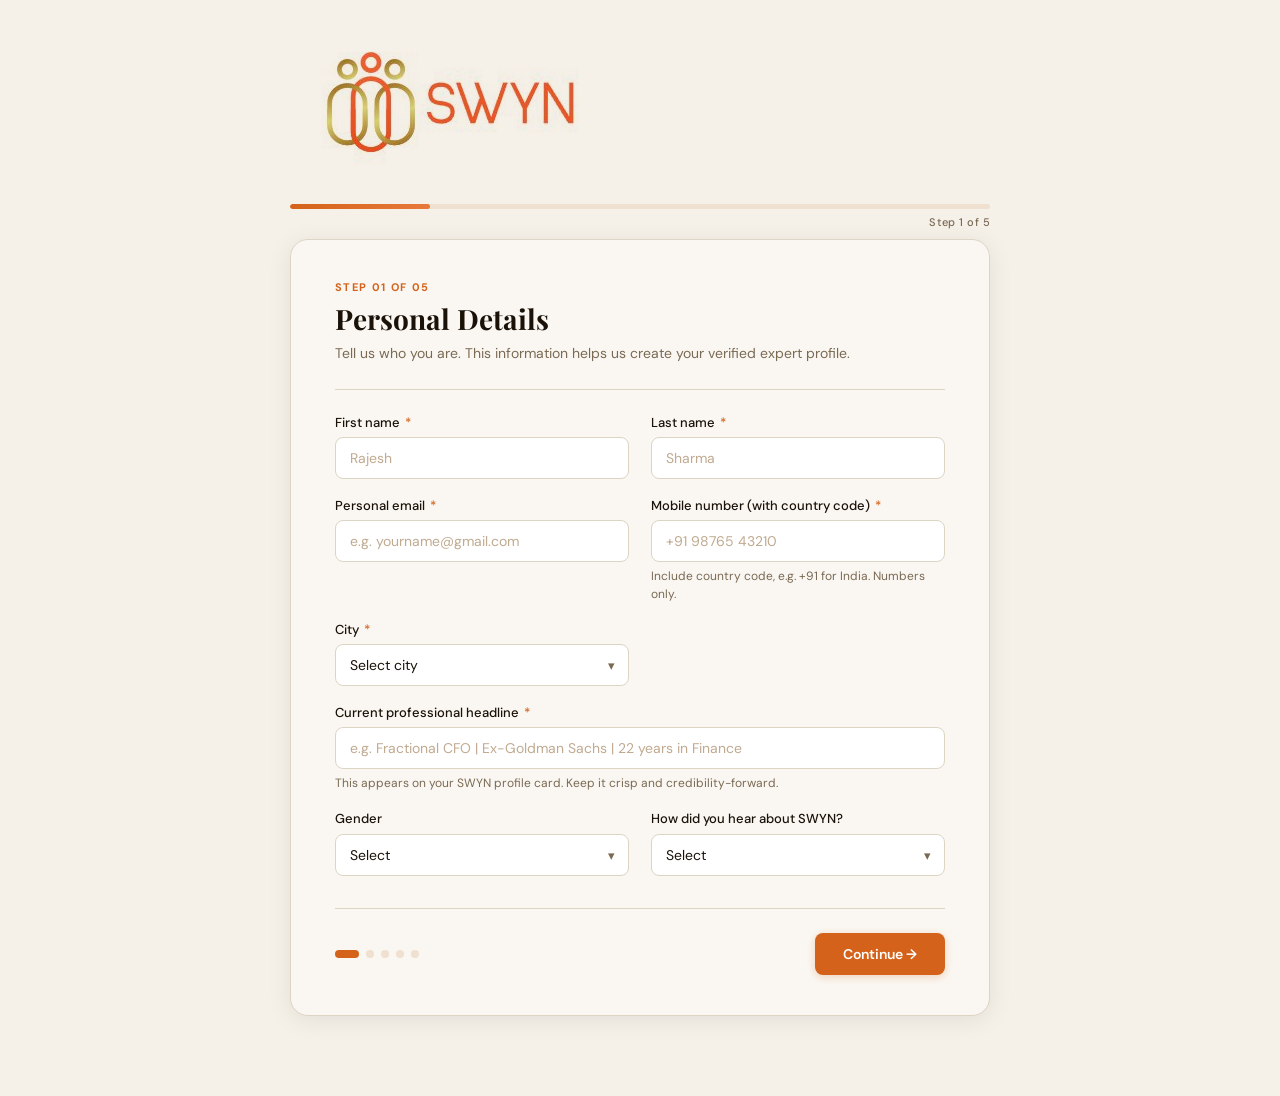
==== commit 6b098660: "Update index.html" ====
--- a/index.html
+++ b/index.html
@@ -338,11 +338,11 @@
       <div class="form-grid">
         <div class="field">
           <label>First name <span class="req">*</span></label>
-          <input type="text" id="firstName" placeholder="Vasudevan"/>
+          <input type="text" id="firstName" placeholder="Rajesh"/>
         </div>
         <div class="field">
           <label>Last name <span class="req">*</span></label>
-          <input type="text" id="lastName" placeholder="Krishnan"/>
+          <input type="text" id="lastName" placeholder="Sharma"/>
         </div>
         <div class="field">
           <label>Personal email <span class="req">*</span></label>
@@ -759,8 +759,8 @@
           <label>Upload your CV / Resume <span class="req">*</span></label>
           <div class="upload-box" id="cvUploadBox" onclick="driveUpload('cv')" style="cursor:pointer;">
             <div class="upload-icon">📄</div>
-            <p id="cvLabel">Click to upload via Google Drive</p>
-            <span>PDF or Word — sign in with Google to upload</span>
+            <p id="cvLabel">Click to upload your file!</p>
+            <span>PDF or Word — choose from Disk to upload</span>
           </div>
           <input type="hidden" id="cvDriveUrl"/>
         </div>
@@ -769,8 +769,8 @@
           <label>Upload a professional photo <span style="color:var(--muted);font-weight:400;">(optional but recommended)</span></label>
           <div class="upload-box" id="photoUploadBox" onclick="driveUpload('photo')" style="cursor:pointer;">
             <div class="upload-icon">🖼️</div>
-            <p id="photoLabel">Click to upload via Google Drive</p>
-            <span>JPG or PNG — sign in with Google to upload</span>
+            <p id="photoLabel">Click to upload your file!</p>
+            <span>JPG or PNG — choose from Disk to upload</span>
           </div>
           <input type="hidden" id="photoDriveUrl"/>
         </div>
@@ -796,8 +796,8 @@
           <label>Upload work samples <span style="color:var(--muted);font-weight:400;">(optional)</span></label>
           <div class="upload-box" id="workSamplesUploadBox" onclick="driveUpload('worksamples')" style="cursor:pointer;">
             <div class="upload-icon">📁</div>
-            <p id="workSamplesLabel">Click to upload via Google Drive</p>
-            <span>Anonymised deliverables, models, frameworks — sign in with Google to upload</span>
+            <p id="workSamplesLabel">Click to upload your file!</p>
+            <span>Anonymised deliverables, models, frameworks — choose from Disk to upload</span>
           </div>
           <input type="hidden" id="workSamplesDriveUrl"/>
         </div>
@@ -868,7 +868,7 @@
         <div class="success-icon">&#10003;</div>
         <h2>Application Submitted!</h2>
         <p>Thank you for applying to join SWYN's expert mentor network.<br/>Our team will review your profile and get in touch within <strong>3–5 business days</strong>.</p>
-        <p style="margin-top:20px;font-size:13px;color:var(--muted);">Questions? Write to us at <a href="/cdn-cgi/l/email-protection#0d64636b624d7e7a7463236463" style="color:var(--orange);"><span class="__cf_email__" data-cfemail="630a0d050c2310141a0d4d0a0d">[email&#160;protected]</span></a></p>
+        <p style="margin-top:20px;font-size:13px;color:var(--muted);">Questions? Write to us at IKKASA <a href="/cdn-cgi/l/email-protection#0d64636b624d7e7a7463236463" style="color:var(--orange);"><span class="__cf_email__" data-cfemail="630a0d050c2310141a0d4d0a0d">info@swyn.in</span></a></p>
       </div>
     </div>
 
@@ -1125,73 +1125,85 @@
     if (!ok) { scrollToFirstError(); return; }
 
     // Aggregate all data
-    var data = {
-      'Full Name': getVal('firstName')+' '+getVal('lastName'),
-      'Primary Email Address': getVal('primaryEmail'),
-      'Phone Number (including country code)': getVal('phoneNumber'),
-      'City': getVal('city')==='Other'?getVal('cityOther'):getVal('city'),
+ var data = {
+      'First name': getVal('firstName'),
+      'Last name': getVal('lastName'),
+      'Personal email': getVal('primaryEmail'),
+      'Mobile number (with country code)': getVal('phoneNumber'),
+      'City': getVal('city') === 'Other' ? getVal('cityOther') : getVal('city'),
       'Current professional headline': getVal('headline'),
       'Gender': getVal('gender'),
-      'How did you hear about SWYN?': getVal('heardAbout')==='Other'?getVal('heardAboutOther'):getVal('heardAbout'),
-      'Current Job Title/Role': getVal('jobTitle'),
-      'Current Company/Organization': getVal('currentCompany'),
+      'How did you hear about SWYN?': getVal('heardAbout') === 'Other' ? getVal('heardAboutOther') : getVal('heardAbout'),
+      'Current Job Title / Role': getVal('jobTitle'),
+      'Current Company / Organization': getVal('currentCompany'),
       'Total Years of Professional Experience': getVal('yearsExperience'),
-      'Primary Industry of Expertise': getVal('primaryIndustry')==='Other'?getVal('industryOther'):getVal('primaryIndustry'),
-      'Please provide a brief biography/professional summary': getVal('biography'),
+      'Primary Industry of Expertise': getVal('primaryIndustry') === 'Other' ? getVal('industryOther') : getVal('primaryIndustry'),
+      'Please provide a brief biography / professional summary': getVal('biography'),
       'Key sectors / industries': getPillValues('sectorGrid'),
       'Type of companies you have worked with': getPillValues('companyTypeGrid'),
-      'Notable companies worked for': getVal('notableCompaniesHidden'),
-      'Types of engagements open to': getPillValues('engagementTypeGrid'),
-      'Past clients or companies advised': getVal('pastClientsHidden'),
+      'Notable companies / organisations you have worked for': getVal('notableCompaniesHidden'),
+      'Types of engagements you\'re open to': getPillValues('engagementTypeGrid'),
+      'Past clients or companies you\'ve advised (as a consultant / advisor)': getVal('pastClientsHidden'),
       'Specific Areas of Expertise for Mentorship': getVal('areasOfExpertiseHidden'),
-      'Preferred hourly rate card (In USD)': getVal('hourlyRate'),
-      'Preferred hourly rate card (In INR)': getVal('hourlyRateINR'),
-      "If 'Negotiable' (USD), please specify details:": getVal('rateNegotiable'),
-      "If 'Negotiable' (INR), please specify details:": getVal('rateNegotiableINR'),
+      'International clients — rate (USD)': getVal('hourlyRate'),
+      'Indian clients — rate (INR)': getVal('hourlyRateINR'),
+      "If 'Negotiable' (USD), please specify": getVal('rateNegotiable'),
+      "If 'Negotiable' (INR), please specify": getVal('rateNegotiableINR'),
       'Hours per month for mentoring startup founders': getVal('hoursPerMonth'),
-      'Number of simultaneous engagements': document.getElementById('simultaneousEngagements').value,
+      'Number of simultaneous engagements you can handle': document.getElementById('simultaneousEngagements').value,
       'Work mode preference': getPillValues('workModeGrid'),
-      'Willingness to travel for events/meetups': getPillValues('travelGrid'),
-      'Client types most comfortable with': getPillValues('clientTypeGrid'),
+      'Willing to travel?': getPillValues('travelGrid'),
+      'Client types you are most comfortable with': getPillValues('clientTypeGrid'),
       'What kind of mandates excite you most?': getPillValues('mandateGrid'),
       'Do you require an NDA or formal agreement?': getVal('requireNDA'),
       'Experience level in mentoring early-stage startups': getVal('mentoringExperience'),
-      'Previously served as a formal mentor/advisor/board member?': getVal('formalMentor'),
+      'Previously served as a formal mentor / advisor / board member?': getVal('formalMentor'),
       'Equipped to mentor stage of startup development': getPillValues('startupStageGrid'),
-      'Link to your LinkedIn Profile': getVal('linkedinProfile'),
+      'LinkedIn profile URL': getVal('linkedinProfile'),
       'Personal website / portfolio': getVal('websiteUrl'),
       'Any published articles or media mentions': getVal('articleUrl'),
       'Top Achievements': getVal('topAchievements'),
-      'Consent to list on swyn.in': listingChecked.value,
-      'Anything else you would like SWYN to know?': getVal('additionalInfo'),
-      'Submitted At': new Date().toLocaleString('en-IN',{timeZone:'Asia/Kolkata'}),
-      
-      // The Base64 file objects for the Backend to process
+      'May we feature your profile on the swyn.in website?': listingChecked ? listingChecked.value : '',
+      'Anything else you\'d like SWYN to know?': getVal('additionalInfo'),
+      'Submitted At': new Date().toLocaleString('en-IN', { timeZone: 'Asia/Kolkata' }),
+
+      // File objects for backend processing
       'cvFile': uploadedFileData.cv,
       'photoFile': uploadedFileData.photo,
       'workSamplesFile': uploadedFileData.worksamples
     };
 
+    // Update this section in your script
     var btn = document.getElementById('btnSubmit');
     btn.textContent = '⏳ Submitting…'; btn.disabled = true; btn.classList.add('loading');
 
-    // Replace with your actual Web App URL
-    var APPS_SCRIPT_URL = 'https://script.google.com/macros/s/AKfycbzLQLn2Ha7IRjwu2NABHyrmZWkxi8iCAPEapiQ5HrzsQgBA6g_mo0NF4hz-NqmD7hHh/exec';
+    // ENSURE THIS IS YOUR LATEST /EXEC URL
+    var APPS_SCRIPT_URL = 'https://script.google.com/macros/s/AKfycbyS52hxWr5CuAb_4xPLejLlcmcZrNAjeuXPbBOvuTU0JPOP9NtcHo81VYtBiI5WOPcH/exec';
 
     fetch(APPS_SCRIPT_URL, {
       method: 'POST',
-      mode: 'no-cors',
-      headers: { 'Content-Type': 'application/json' },
+      headers: {
+        'Content-Type': 'text/plain;charset=utf-8',
+      },
       body: JSON.stringify(data)
     })
-    .then(function() {
-      showStep('success');
+    .then(res => res.json())
+    .then(function(response) {
+      if(response.result === "success") {
+          showStep('success');
+      } else {
+          alert("Error: " + response.error);
+          btn.disabled = false;
+          btn.textContent = 'Submit Application →';
+      }
     })
     .catch(function(err) {
-      console.error('Error:', err);
-      alert('Submission failed. Please try again.');
-      btn.textContent = 'Submit Application →'; btn.disabled = false;
+      console.warn('Network or CORS error:', err);
+      // In many cases with Google Apps Script, the data is saved but 
+      // the browser blocks the response. Let's redirect to success.
+      showStep('success'); 
     });
+
   });
 
   
@@ -1199,4 +1211,4 @@
 }); 
 </script>
 </body>
-</html>+</html>
